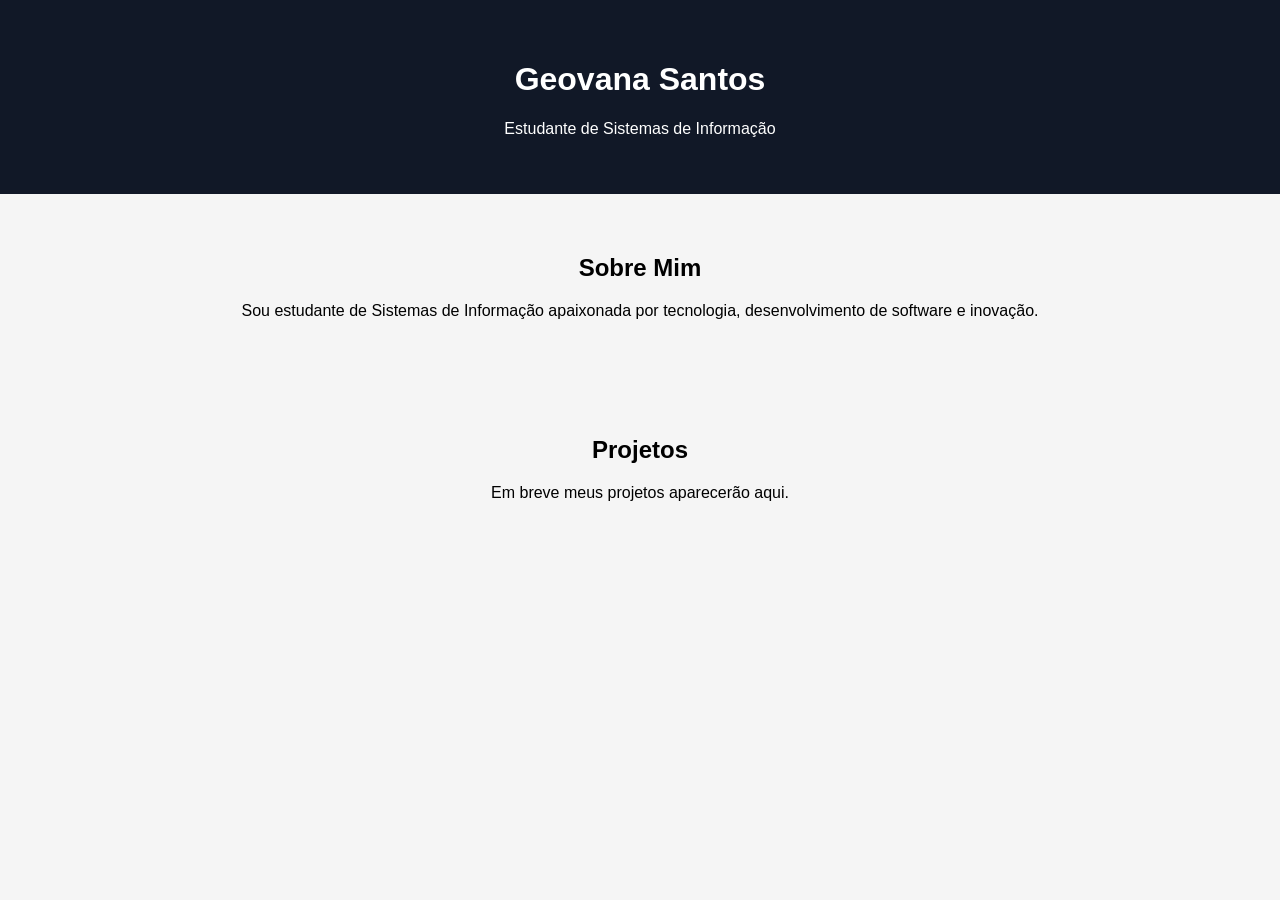
==== index.html @ 6d4ff6e5 "Primeira versão do meu portfólio" ====
<!DOCTYPE html>
<html lang="pt-br">
<head>
  <meta charset="UTF-8">
  <title>Geovana Santos | Portfólio</title>
  <link rel="stylesheet" href="style.css">
</head>
<body>

  <header>
    <h1>Geovana Santos</h1>
    <p>Estudante de Sistemas de Informação</p>
  </header>

  <section>
    <h2>Sobre Mim</h2>
    <p>
      Sou estudante de Sistemas de Informação apaixonada por tecnologia,
      desenvolvimento de software e inovação.
    </p>
  </section>

  <section>
    <h2>Projetos</h2>
    <p>Em breve meus projetos aparecerão aqui.</p>
  </section>

</body>
</html>
---- style.css ----
body {
  font-family: Arial, sans-serif;
  text-align: center;
  margin: 0;
  padding: 0;
  background-color: #f5f5f5;
}

header {
  background-color: #111827;
  color: white;
  padding: 40px;
}

section {
  padding: 40px;
}
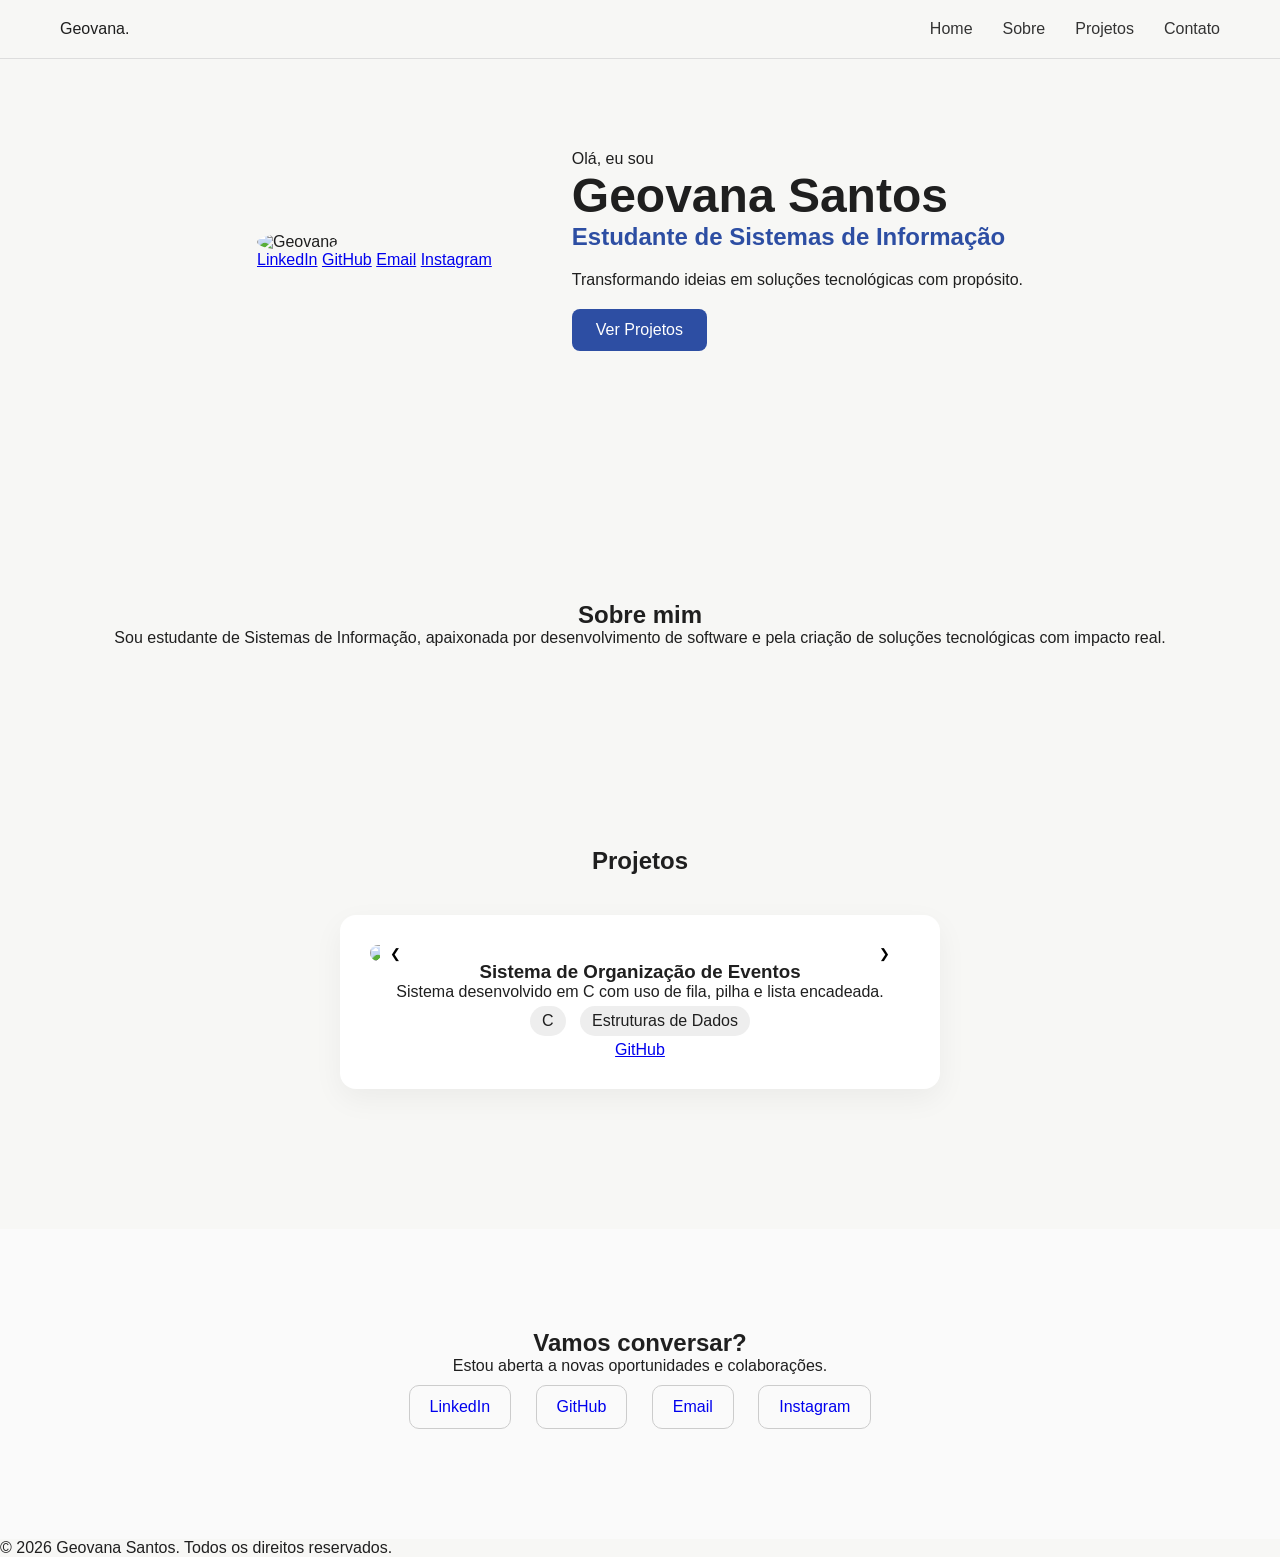
==== commit 4d8a3dbb: "Nova versão do portfólio" ====
--- a/index.html
+++ b/index.html
@@ -2,28 +2,94 @@
 <html lang="pt-br">
 <head>
   <meta charset="UTF-8">
+  <meta name="viewport" content="width=device-width, initial-scale=1.0">
   <title>Geovana Santos | Portfólio</title>
   <link rel="stylesheet" href="style.css">
+  <script defer src="script.js"></script>
 </head>
 <body>
 
-  <header>
-    <h1>Geovana Santos</h1>
-    <p>Estudante de Sistemas de Informação</p>
-  </header>
+  <!-- NAVBAR -->
+  <nav class="navbar">
+    <div class="logo">Geovana.</div>
+    <ul>
+      <li><a href="#home">Home</a></li>
+      <li><a href="#sobre">Sobre</a></li>
+      <li><a href="#projetos">Projetos</a></li>
+      <li><a href="#contato">Contato</a></li>
+    </ul>
+  </nav>
 
-  <section>
-    <h2>Sobre Mim</h2>
+  <!-- HERO -->
+  <section id="home" class="hero">
+    <div class="hero-left">
+      <img src="sua-foto.jpg" alt="Geovana" class="profile-img">
+      <div class="social-icons">
+        <a href="#" target="_blank">LinkedIn</a>
+        <a href="#" target="_blank">GitHub</a>
+        <a href="#">Email</a>
+        <a href="#" target="_blank">Instagram</a>
+      </div>
+    </div>
+
+    <div class="hero-right">
+      <p class="intro">Olá, eu sou</p>
+      <h1>Geovana Santos</h1>
+      <h2>Estudante de Sistemas de Informação</h2>
+      <p class="subtitle">
+        Transformando ideias em soluções tecnológicas com propósito.
+      </p>
+      <a href="#projetos" class="btn-primary">Ver Projetos</a>
+    </div>
+  </section>
+
+  <!-- SOBRE -->
+  <section id="sobre" class="section">
+    <h2>Sobre mim</h2>
     <p>
-      Sou estudante de Sistemas de Informação apaixonada por tecnologia,
-      desenvolvimento de software e inovação.
+      Sou estudante de Sistemas de Informação, apaixonada por desenvolvimento de software e pela criação de soluções tecnológicas com impacto real.
     </p>
   </section>
 
-  <section>
+  <!-- PROJETOS -->
+  <section id="projetos" class="section">
     <h2>Projetos</h2>
-    <p>Em breve meus projetos aparecerão aqui.</p>
+
+    <div class="project-card">
+      <div class="carousel">
+        <img src="img1.jpg" class="active">
+        <img src="img2.jpg">
+        <button class="prev">&#10094;</button>
+        <button class="next">&#10095;</button>
+      </div>
+      <h3>Sistema de Organização de Eventos</h3>
+      <p>Sistema desenvolvido em C com uso de fila, pilha e lista encadeada.</p>
+      <div class="tags">
+        <span>C</span>
+        <span>Estruturas de Dados</span>
+      </div>
+      <div class="project-buttons">
+        <a href="#" target="_blank" class="btn-outline">GitHub</a>
+      </div>
+    </div>
+
   </section>
+
+  <!-- CONTATO -->
+  <section id="contato" class="section contato">
+    <h2>Vamos conversar?</h2>
+    <p>Estou aberta a novas oportunidades e colaborações.</p>
+    <div class="contact-buttons">
+      <a href="#" target="_blank">LinkedIn</a>
+      <a href="#" target="_blank">GitHub</a>
+      <a href="#">Email</a>
+      <a href="#" target="_blank">Instagram</a>
+    </div>
+  </section>
+
+  <footer>
+    © 2026 Geovana Santos. Todos os direitos reservados.
+  </footer>
 
 </body>
 </html>
--- a/style.css
+++ b/style.css
@@ -1,17 +1,126 @@
-body {
-  font-family: Arial, sans-serif;
-  text-align: center;
+* {
   margin: 0;
   padding: 0;
-  background-color: #f5f5f5;
+  box-sizing: border-box;
+  font-family: "Segoe UI", sans-serif;
 }
 
-header {
-  background-color: #111827;
-  color: white;
-  padding: 40px;
+body {
+  background-color: #f7f7f5;
+  color: #1f1f1f;
 }
 
-section {
-  padding: 40px;
+.navbar {
+  display: flex;
+  justify-content: space-between;
+  padding: 20px 60px;
+  position: fixed;
+  width: 100%;
+  background: #f7f7f5;
+  border-bottom: 1px solid #ddd;
+}
+
+.navbar ul {
+  display: flex;
+  list-style: none;
+  gap: 30px;
+}
+
+.navbar a {
+  text-decoration: none;
+  color: #333;
+}
+
+.hero {
+  display: flex;
+  justify-content: center;
+  align-items: center;
+  gap: 80px;
+  padding: 150px 60px;
+}
+
+.profile-img {
+  width: 250px;
+  border-radius: 50%;
+}
+
+.hero-right h1 {
+  font-size: 48px;
+}
+
+.hero-right h2 {
+  color: #2d4ea3;
+  margin-bottom: 20px;
+}
+
+.btn-primary {
+  display: inline-block;
+  padding: 12px 24px;
+  background: #2d4ea3;
+  color: white;
+  text-decoration: none;
+  border-radius: 8px;
+  margin-top: 20px;
+}
+
+.section {
+  padding: 100px 60px;
+  text-align: center;
+}
+
+.project-card {
+  max-width: 600px;
+  margin: 40px auto;
+  background: white;
+  padding: 30px;
+  border-radius: 16px;
+  box-shadow: 0 10px 30px rgba(0,0,0,0.05);
+}
+
+.carousel {
+  position: relative;
+}
+
+.carousel img {
+  width: 100%;
+  display: none;
+  border-radius: 12px;
+}
+
+.carousel img.active {
+  display: block;
+}
+
+.carousel button {
+  position: absolute;
+  top: 50%;
+  transform: translateY(-50%);
+  background: white;
+  border: none;
+  padding: 10px;
+  cursor: pointer;
+}
+
+.prev { left: 10px; }
+.next { right: 10px; }
+
+.tags span {
+  background: #eee;
+  padding: 6px 12px;
+  border-radius: 20px;
+  margin: 5px;
+  display: inline-block;
+}
+
+.contato {
+  background: #fafafa;
+}
+
+.contact-buttons a {
+  margin: 10px;
+  padding: 12px 20px;
+  border: 1px solid #ccc;
+  text-decoration: none;
+  border-radius: 10px;
+  display: inline-block;
 }
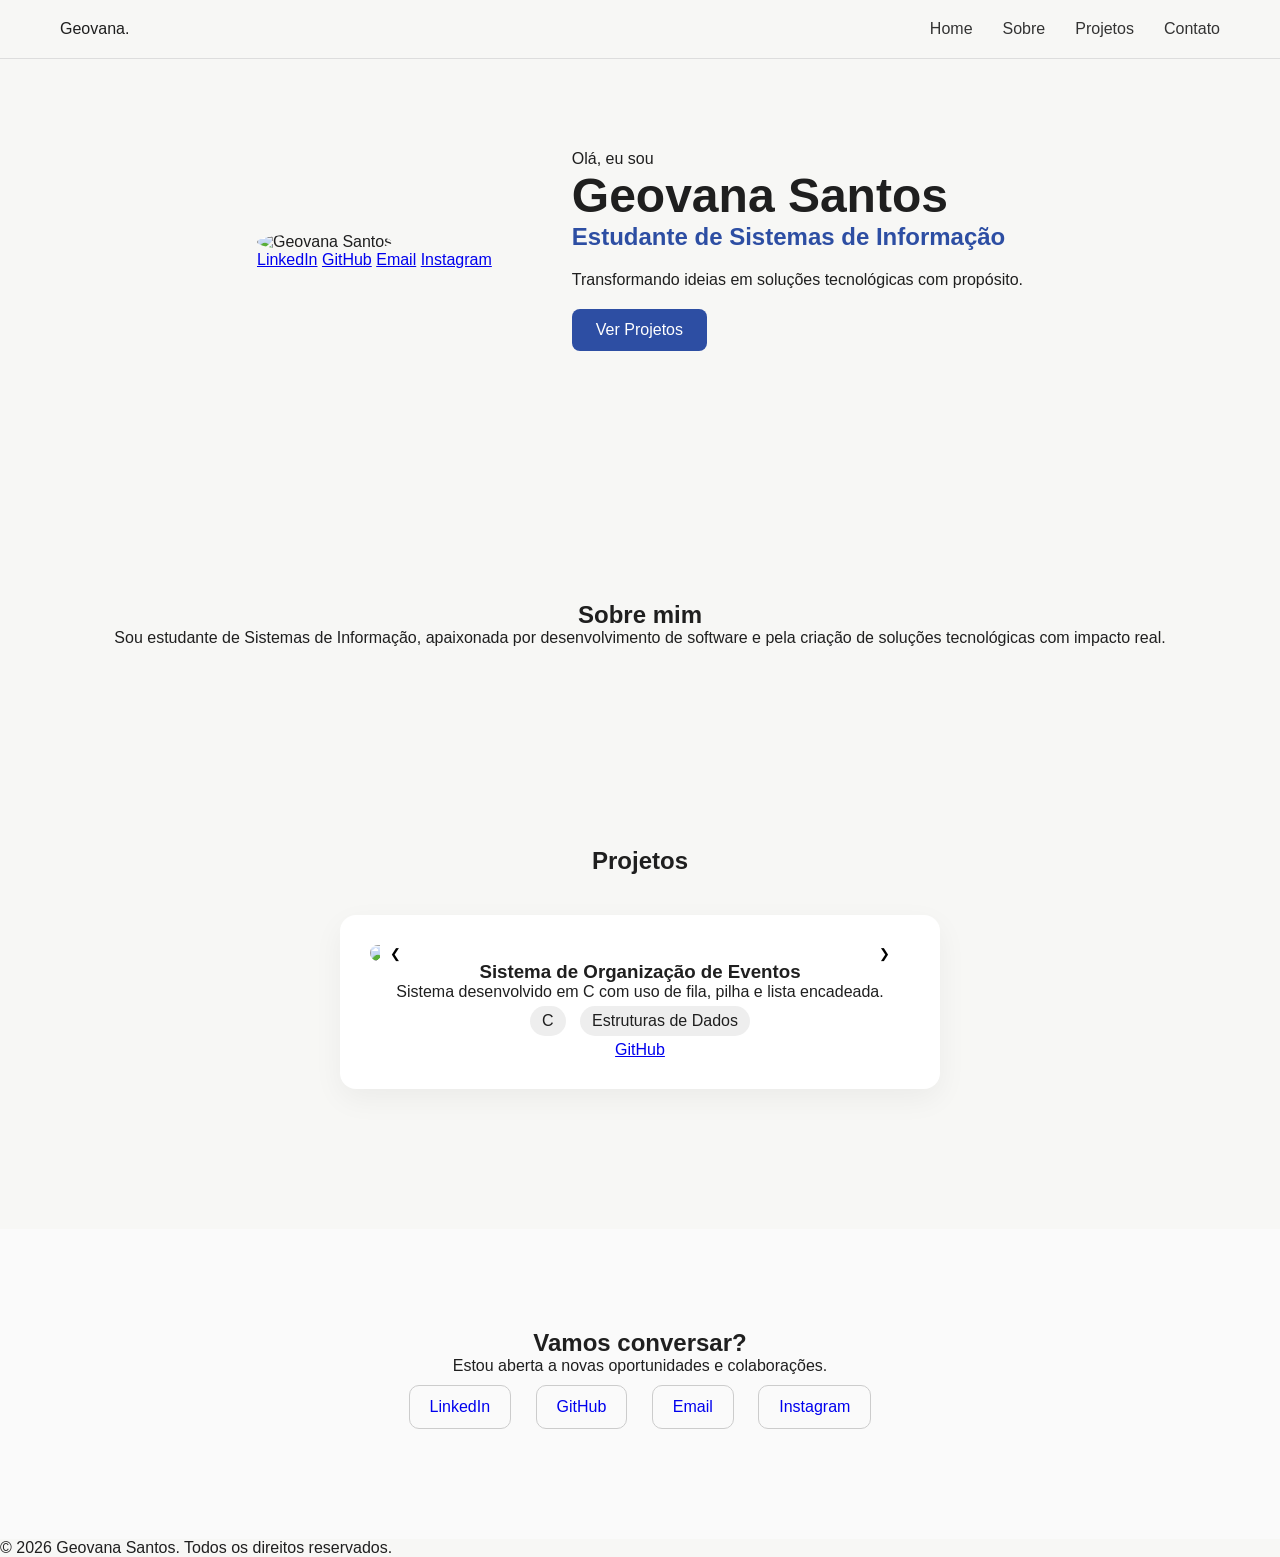
==== commit 6bea03fc: "adicionando foto" ====
--- a/index.html
+++ b/index.html
@@ -23,7 +23,7 @@
   <!-- HERO -->
   <section id="home" class="hero">
     <div class="hero-left">
-      <img src="sua-foto.jpg" alt="Geovana" class="profile-img">
+      <img src="foto.jpg" alt="Geovana Santos" class="profile-img">
       <div class="social-icons">
         <a href="#" target="_blank">LinkedIn</a>
         <a href="#" target="_blank">GitHub</a>
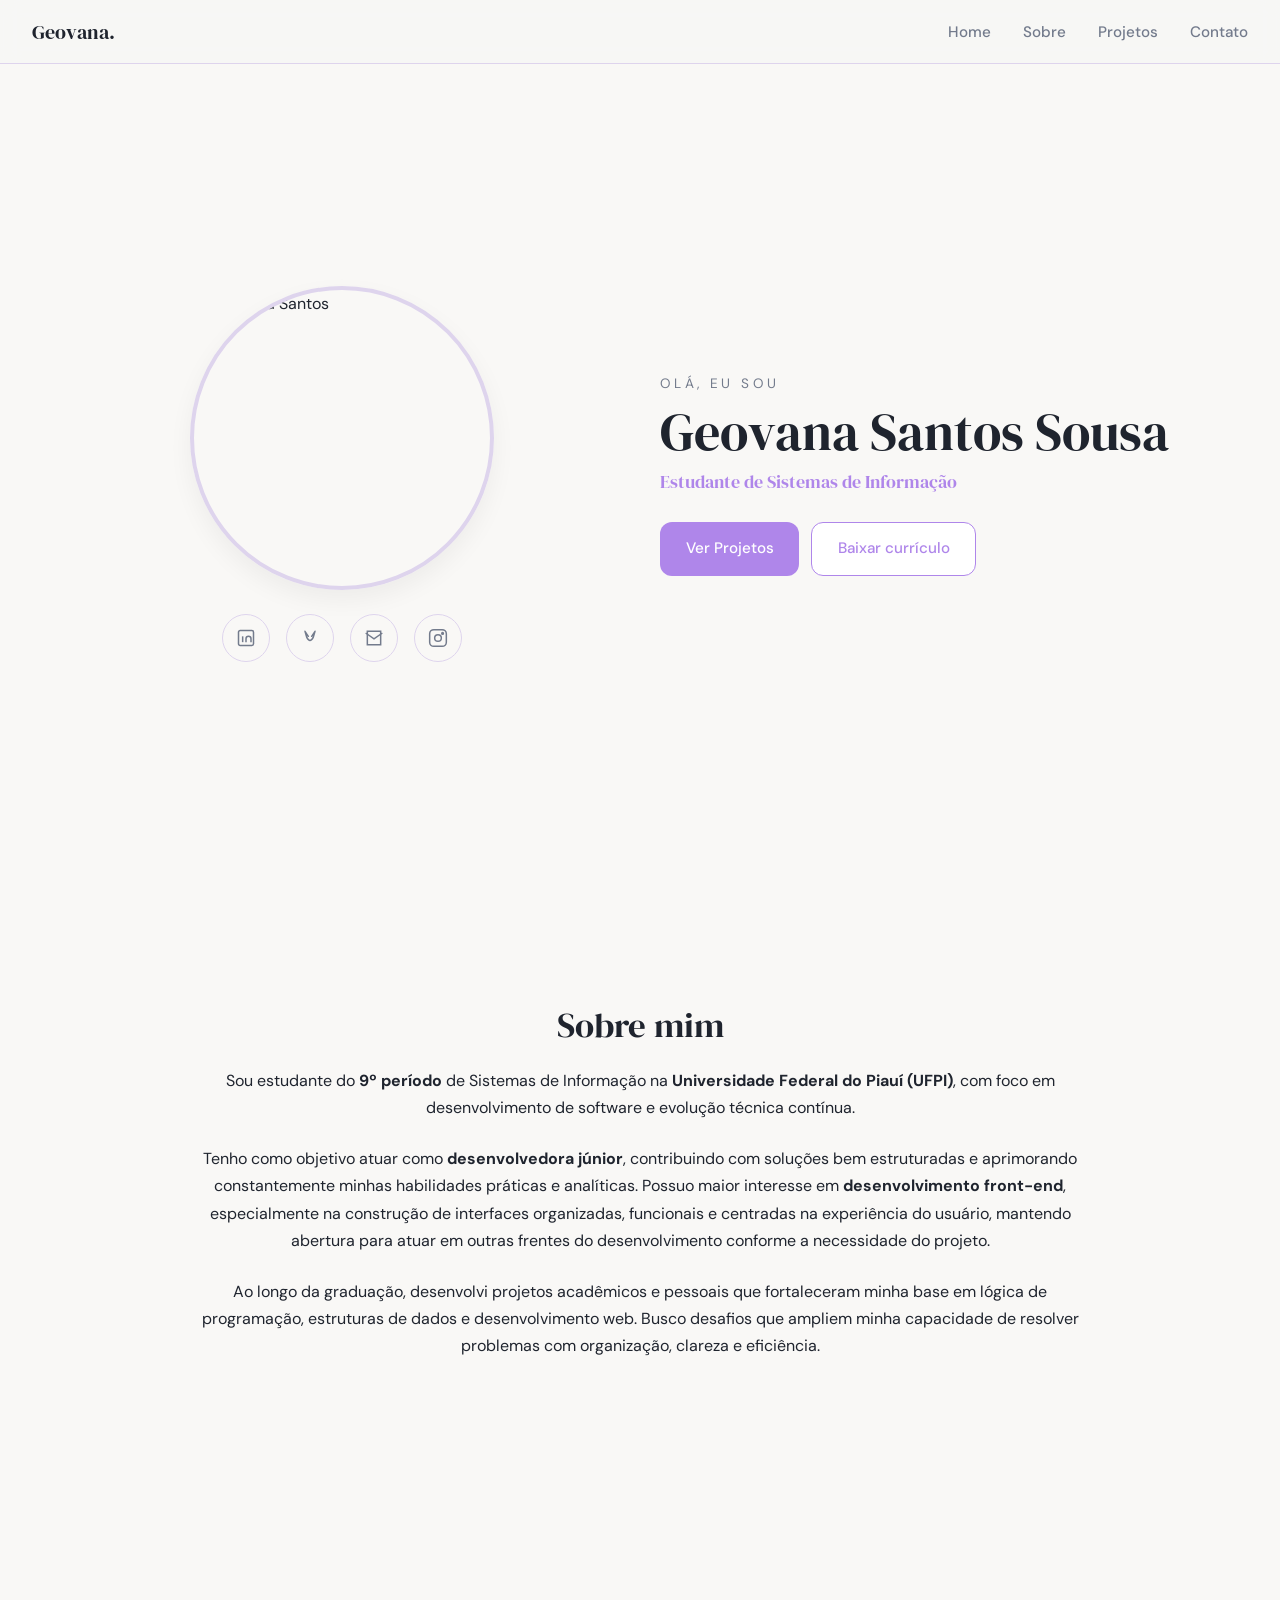
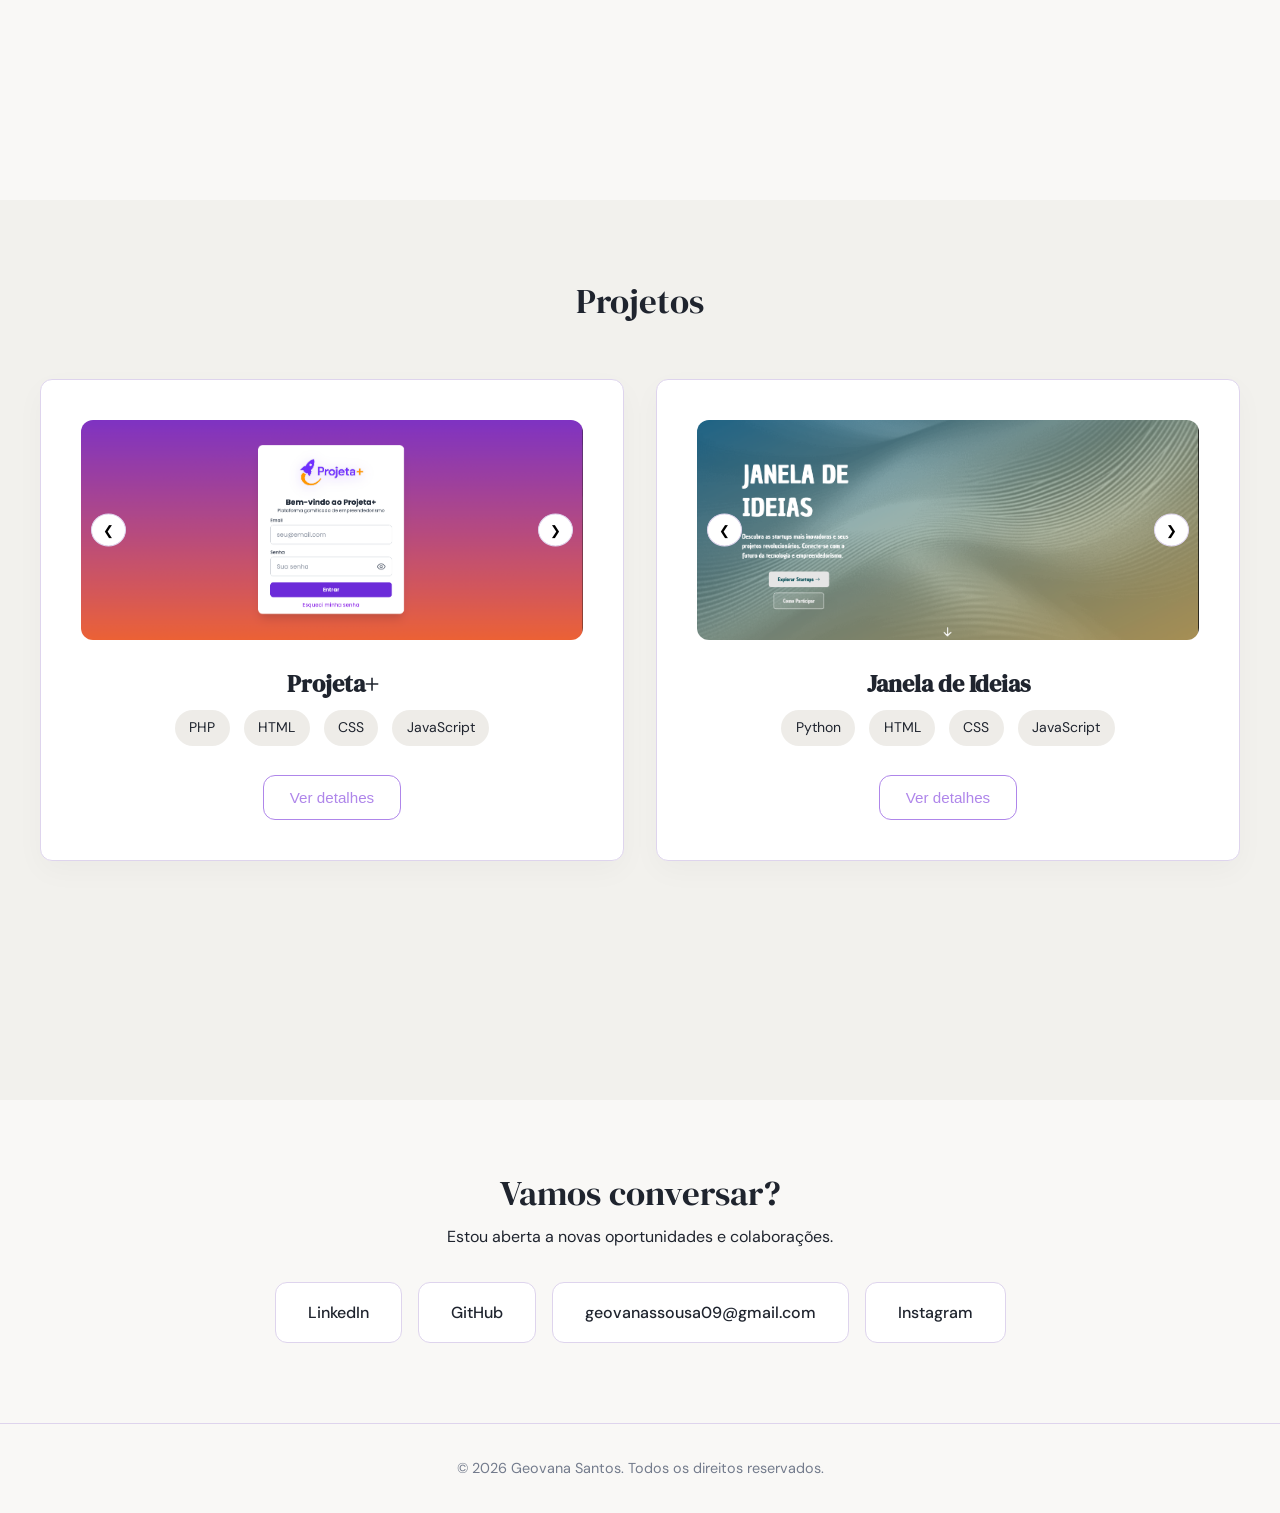
==== commit 1fba3bf0: "enviando o portfolio" ====
--- a/index.html
+++ b/index.html
@@ -4,6 +4,10 @@
   <meta charset="UTF-8">
   <meta name="viewport" content="width=device-width, initial-scale=1.0">
   <title>Geovana Santos | Portfólio</title>
+
+  <!-- Google Fonts -->
+  <link href="https://fonts.googleapis.com/css2?family=DM+Sans:wght@300;400;500;600;700&family=DM+Serif+Display&display=swap" rel="stylesheet">
+
   <link rel="stylesheet" href="style.css">
   <script defer src="script.js"></script>
 </head>
@@ -22,24 +26,49 @@
 
   <!-- HERO -->
   <section id="home" class="hero">
-    <div class="hero-left">
+    <div class="hero-left animate-slide-in-left">
       <img src="foto.jpg" alt="Geovana Santos" class="profile-img">
-      <div class="social-icons">
-        <a href="#" target="_blank">LinkedIn</a>
-        <a href="#" target="_blank">GitHub</a>
-        <a href="#">Email</a>
-        <a href="#" target="_blank">Instagram</a>
+      <div class="social-icons animate-fade-in">
+        <a href="https://www.linkedin.com/in/geovana-santos-sousa-30b496345" target="_blank" class="social-circle" title="LinkedIn">
+          <svg viewBox="0 0 24 24" fill="none" stroke="currentColor" stroke-width="1.8">
+            <rect x="3" y="3" width="18" height="18" rx="2"/>
+            <path d="M8 17V10"/>
+            <path d="M8 7V7.01"/>
+            <path d="M12 17v-4a3 3 0 0 1 6 0v4"/>
+          </svg>
+        </a>
+
+        <a href="https://github.com/geovanassousa" target="_blank" class="social-circle" title="GitHub">
+          <svg viewBox="0 0 24 24" fill="none" stroke="currentColor" stroke-width="1.8" stroke-linecap="round" stroke-linejoin="round">
+            <path d="M8 11L6 4l4 6M16 11l2-7-4 6M8 11q4 8 8 0"/>
+          </svg>
+        </a>
+
+        <a href="mailto:geovanassousa09@gmail.com" class="social-circle" title="Email">
+          <svg viewBox="0 0 24 24" fill="none" stroke="currentColor" stroke-width="1.8">
+            <path d="M4 4h16v16H4z"/>
+            <path d="M22 6l-10 7L2 6"/>
+          </svg>
+        </a>
+
+        <a href="https://www.instagram.com/geovanassousa_/" target="_blank" class="social-circle" title="Instagram">
+          <svg viewBox="0 0 24 24" fill="none" stroke="currentColor" stroke-width="1.8">
+            <rect x="2" y="2" width="20" height="20" rx="5"/>
+            <circle cx="12" cy="12" r="4"/>
+            <circle cx="17.5" cy="6.5" r="1"/>
+          </svg>
+        </a>
       </div>
     </div>
 
-    <div class="hero-right">
+    <div class="hero-right animate-slide-in-right">
       <p class="intro">Olá, eu sou</p>
-      <h1>Geovana Santos</h1>
+      <h1>Geovana Santos Sousa</h1>
       <h2>Estudante de Sistemas de Informação</h2>
-      <p class="subtitle">
-        Transformando ideias em soluções tecnológicas com propósito.
-      </p>
-      <a href="#projetos" class="btn-primary">Ver Projetos</a>
+      <div class="hero-buttons">
+        <a href="#projetos" class="btn-primary">Ver Projetos</a>
+        <a href="curriculo.pdf" class="btn-outline" target="_blank">Baixar currículo</a>
+      </div>
     </div>
   </section>
 
@@ -47,7 +76,14 @@
   <section id="sobre" class="section">
     <h2>Sobre mim</h2>
     <p>
-      Sou estudante de Sistemas de Informação, apaixonada por desenvolvimento de software e pela criação de soluções tecnológicas com impacto real.
+      Sou estudante do <strong>9º período</strong> de Sistemas de Informação na
+      <strong>Universidade Federal do Piauí (UFPI)</strong>, com foco em desenvolvimento de software e evolução técnica contínua.
+    </p>
+    <p>
+      Tenho como objetivo atuar como <strong>desenvolvedora júnior</strong>, contribuindo com soluções bem estruturadas e aprimorando constantemente minhas habilidades práticas e analíticas. Possuo maior interesse em <strong>desenvolvimento front-end</strong>, especialmente na construção de interfaces organizadas, funcionais e centradas na experiência do usuário, mantendo abertura para atuar em outras frentes do desenvolvimento conforme a necessidade do projeto.
+    </p>
+    <p>
+      Ao longo da graduação, desenvolvi projetos acadêmicos e pessoais que fortaleceram minha base em lógica de programação, estruturas de dados e desenvolvimento web. Busco desafios que ampliem minha capacidade de resolver problemas com organização, clareza e eficiência.
     </p>
   </section>
 
@@ -55,35 +91,103 @@
   <section id="projetos" class="section">
     <h2>Projetos</h2>
 
-    <div class="project-card">
-      <div class="carousel">
-        <img src="img1.jpg" class="active">
-        <img src="img2.jpg">
-        <button class="prev">&#10094;</button>
-        <button class="next">&#10095;</button>
+    <div class="projects-grid">
+      <div class="project-card animate-fade-in-up"
+           data-title="Projeta+"
+           data-description="Plataforma web gamificada desenvolvida como projeto de TCC, voltada ao ensino de empreendedorismo. Possui perfis de professor, aluno e administrador, com sistema de missões, níveis e acompanhamento de desempenho."
+           data-tech="PHP, HTML, CSS, JavaScript"
+           data-github="https://github.com/geovanassousa"
+           data-demo="http://projetamais.com">
+        <div class="carousel">
+          <img src="projeta-1.jpg" class="active">
+          <img src="projeta-2.jpg">
+          <img src="projeta-3.jpg">
+          <img src="projeta-4.jpg">
+          <img src="projeta-5.jpg">
+          <button class="prev">&#10094;</button>
+          <button class="next">&#10095;</button>
+        </div>
+        <h3>Projeta+</h3>
+        <div class="tags">
+          <span>PHP</span>
+          <span>HTML</span>
+          <span>CSS</span>
+          <span>JavaScript</span>
+        </div>
+        <div class="project-buttons">
+          <button type="button" class="btn-outline project-details-btn">Ver detalhes</button>
+        </div>
       </div>
-      <h3>Sistema de Organização de Eventos</h3>
-      <p>Sistema desenvolvido em C com uso de fila, pilha e lista encadeada.</p>
-      <div class="tags">
-        <span>C</span>
-        <span>Estruturas de Dados</span>
-      </div>
-      <div class="project-buttons">
-        <a href="#" target="_blank" class="btn-outline">GitHub</a>
+
+      <div class="project-card animate-fade-in-up"
+           data-title="Janela de Ideias"
+           data-description="Plataforma web voltada à divulgação de startups vinculadas à UFPI, conectando iniciativas acadêmicas a oportunidades externas."
+           data-tech="Python, HTML, CSS, JavaScript"
+           data-github="https://github.com/geovanassousa"
+           data-demo="https://inovaufpi.ufpi.br/janeladeideias">
+        <div class="carousel">
+          <img src="janela-1.jpg" class="active">
+          <img src="janela-2.jpg">
+          <button class="prev">&#10094;</button>
+          <button class="next">&#10095;</button>
+        </div>
+        <h3>Janela de Ideias</h3>
+        <div class="tags">
+          <span>Python</span>
+          <span>HTML</span>
+          <span>CSS</span>
+          <span>JavaScript</span>
+        </div>
+        <div class="project-buttons">
+          <button type="button" class="btn-outline project-details-btn">Ver detalhes</button>
+        </div>
       </div>
     </div>
 
   </section>
 
+  <div class="project-modal-backdrop" id="project-modal">
+    <div class="project-modal">
+      <div class="project-modal-header">
+        <h3 class="project-modal-title" id="project-modal-title"></h3>
+        <button class="project-modal-close" id="project-modal-close" aria-label="Fechar detalhamento">✕</button>
+      </div>
+      <div class="project-modal-body">
+        <div class="project-modal-carousel">
+          <button class="prev modal-prev">&#10094;</button>
+          <img id="project-modal-image" src="" alt="Imagem do projeto">
+          <button class="next modal-next">&#10095;</button>
+        </div>
+        <p id="project-modal-description"></p>
+        <div class="project-modal-tech" id="project-modal-tech"></div>
+        <div class="project-modal-actions">
+          <a href="#" target="_blank" class="btn-outline" id="project-modal-github">GitHub</a>
+          <a href="#" target="_blank" class="btn-primary" id="project-modal-demo">Ver projeto online</a>
+        </div>
+      </div>
+    </div>
+  </div>
+
   <!-- CONTATO -->
-  <section id="contato" class="section contato">
+  <section id="contato" class="section contato animate-fade-in-up">
     <h2>Vamos conversar?</h2>
     <p>Estou aberta a novas oportunidades e colaborações.</p>
     <div class="contact-buttons">
-      <a href="#" target="_blank">LinkedIn</a>
-      <a href="#" target="_blank">GitHub</a>
-      <a href="#">Email</a>
-      <a href="#" target="_blank">Instagram</a>
+      <a href="https://www.linkedin.com/in/geovana-santos-sousa-30b496345" target="_blank" class="contact-btn">
+        <span>LinkedIn</span>
+      </a>
+
+      <a href="https://github.com/geovanassousa" target="_blank" class="contact-btn">
+        <span>GitHub</span>
+      </a>
+
+      <a href="mailto:geovanassousa09@gmail.com" class="contact-btn">
+        <span>geovanassousa09@gmail.com</span>
+      </a>
+
+      <a href="https://www.instagram.com/geovanassousa_/" target="_blank" class="contact-btn">
+        <span>Instagram</span>
+      </a>
     </div>
   </section>
 
--- a/style.css
+++ b/style.css
@@ -1,90 +1,304 @@
+:root {
+  --background: hsl(40, 20%, 97%);
+  --foreground: hsl(220, 20%, 15%);
+  --primary: hsl(265, 70%, 72%);
+  --primary-foreground: hsl(265, 40%, 25%);
+  --muted-foreground: hsl(220, 10%, 50%);
+  --secondary: hsl(40, 15%, 92%);
+  --border: hsl(265, 40%, 88%);
+}
+
+html {
+  scroll-behavior: smooth;
+}
+
 * {
   margin: 0;
   padding: 0;
   box-sizing: border-box;
-  font-family: "Segoe UI", sans-serif;
 }
 
 body {
-  background-color: #f7f7f5;
-  color: #1f1f1f;
-}
-
+  background: var(--background);
+  color: var(--foreground);
+  font-family: 'DM Sans', sans-serif;
+  line-height: 1.7;
+}
+
+/* TITULOS */
+h1, h2, h3, h4 {
+  font-family: 'DM Serif Display', serif;
+}
+
+h1 {
+  font-size: clamp(2.25rem, 4.2vw, 3.25rem);
+  line-height: 1.1;
+  font-weight: 400;
+}
+
+h2 {
+  font-size: clamp(1.9rem, 2.7vw, 2.25rem);
+}
+
+h3 {
+  font-size: 1.5rem;
+}
+
+p {
+  font-size: 1rem;
+}
+
+/* NAVBAR */
 .navbar {
+  position: fixed;
+  top: 0;
+  width: 100%;
+  height: 4rem;
+  background: rgba(247, 247, 245, 0.9);
+  backdrop-filter: blur(10px);
+  border-bottom: 1px solid var(--border);
   display: flex;
   justify-content: space-between;
-  padding: 20px 60px;
-  position: fixed;
-  width: 100%;
-  background: #f7f7f5;
-  border-bottom: 1px solid #ddd;
+  align-items: center;
+  padding: 0 2rem;
+  z-index: 1000;
+}
+
+.logo {
+  font-family: 'DM Serif Display', serif;
+  font-weight: 400;
+  letter-spacing: 0;
+  font-size: 1.25rem;
 }
 
 .navbar ul {
   display: flex;
   list-style: none;
-  gap: 30px;
+  gap: 2rem;
 }
 
 .navbar a {
   text-decoration: none;
-  color: #333;
-}
-
+  color: var(--muted-foreground);
+  font-weight: 500;
+  font-size: 0.95rem;
+  transition: color 0.2s ease;
+}
+
+.navbar a:hover {
+  color: var(--primary);
+}
+
+/* HERO */
 .hero {
-  display: flex;
+  max-width: 1200px;
+  margin: 0 auto;
+  padding: 9rem 1.5rem 6rem 1.5rem;
+  display: grid;
+  grid-template-columns: 1fr 1fr;
+  align-items: center;
+  gap: 2.5rem;
+  min-height: 100vh;
+}
+
+.hero-left {
+  display: flex;
+  flex-direction: column;
+  align-items: center;
+}
+
+.profile-img {
+  width: 19rem;
+  height: 19rem;
+  border-radius: 50%;
+  object-fit: cover;
+  border: 4px solid var(--border);
+  box-shadow: 0 10px 25px rgba(0,0,0,0.05);
+}
+
+.intro {
+  text-transform: uppercase;
+  letter-spacing: 0.25em;
+  color: var(--muted-foreground);
+  font-size: 0.85rem;
+  margin-bottom: 0.5rem;
+}
+
+.hero-right h1 {
+  margin: 0.5rem 0;
+}
+
+.hero-right h2 {
+  color: var(--primary);
+  font-size: 1.1rem;
+  font-weight: 400;
+  margin-bottom: 1rem;
+}
+
+.subtitle {
+  color: var(--muted-foreground);
+  max-width: 500px;
+  font-size: 1.1rem;
+}
+
+.social-icons {
+  display: flex;
+  gap: 1rem;
+  margin-top: 1.5rem;
+}
+
+.social-circle {
+  width: 48px;
+  height: 48px;
+  border: 1px solid var(--border);
+  border-radius: 50%;
+  display: flex;
+  align-items: center;
   justify-content: center;
-  align-items: center;
-  gap: 80px;
-  padding: 150px 60px;
-}
-
-.profile-img {
-  width: 250px;
-  border-radius: 50%;
-}
-
-.hero-right h1 {
-  font-size: 48px;
-}
-
-.hero-right h2 {
-  color: #2d4ea3;
-  margin-bottom: 20px;
+  color: var(--muted-foreground);
+  transition: 0.3s;
+}
+
+.social-circle svg {
+  width: 20px;
+  height: 20px;
+}
+
+.social-circle:hover {
+  background: var(--primary);
+  color: white;
+  transform: translateY(-2px);
+}
+
+/* BOTÕES */
+.btn-primary,
+.btn-outline {
+  display: inline-flex;
+  align-items: center;
+  justify-content: center;
+  padding: 0.8rem 1.6rem;
+  border-radius: 0.75rem;
+  text-decoration: none;
+  font-weight: 500;
+  font-size: 0.95rem;
+  transition: 0.3s ease;
 }
 
 .btn-primary {
-  display: inline-block;
-  padding: 12px 24px;
-  background: #2d4ea3;
-  color: white;
-  text-decoration: none;
-  border-radius: 8px;
-  margin-top: 20px;
-}
-
+  background: var(--primary);
+  color: #ffffff;
+  border: none;
+}
+
+.btn-primary:hover {
+  transform: translateY(-2px);
+  box-shadow: 0 8px 20px rgba(0,0,0,0.08);
+}
+
+.hero-buttons {
+  margin-top: 1.5rem;
+  display: flex;
+  gap: 0.75rem;
+  flex-wrap: wrap;
+}
+
+.hero-buttons a {
+  /* herdam tamanho dos botões */
+}
+
+.btn-outline {
+  border: 1px solid var(--primary);
+  color: var(--primary);
+  background: #ffffff;
+}
+
+.btn-outline:hover {
+  background: var(--primary);
+  color: #ffffff;
+  transform: translateY(-2px);
+  box-shadow: 0 8px 20px rgba(0,0,0,0.04);
+}
+
+/* SECTIONS */
 .section {
-  padding: 100px 60px;
+  max-width: 1200px;
+  margin: 0 auto;
+  padding: 6rem 1.5rem;
   text-align: center;
-}
-
+  min-height: 100vh;
+}
+
+.hero,
+.section {
+  scroll-margin-top: 4rem;
+}
+
+.contato {
+  min-height: auto;
+  padding: 4rem 1.5rem 5rem 1.5rem;
+}
+
+.section h2 {
+  font-weight: 400;
+}
+
+#projetos {
+  background: hsl(40, 18%, 94%);
+  max-width: 100%;
+  margin: 0;
+  padding: 5rem 1.5rem 6rem 1.5rem;
+}
+
+#projetos h2 {
+  margin-top: -0.5rem;
+}
+
+.projects-grid {
+  max-width: 1200px;
+  margin: 3rem auto 0 auto;
+  display: grid;
+  gap: 2rem;
+  grid-template-columns: repeat(auto-fit, minmax(280px, 1fr));
+}
+
+#sobre p {
+  max-width: 900px;
+  margin: 0.75rem auto;
+}
+
+#sobre p + p {
+  margin-top: 1.5rem;
+}
+
+/* PROJETOS */
 .project-card {
-  max-width: 600px;
-  margin: 40px auto;
+  max-width: 100%;
+  margin: 0;
   background: white;
-  padding: 30px;
-  border-radius: 16px;
-  box-shadow: 0 10px 30px rgba(0,0,0,0.05);
+  padding: 2.5rem;
+  border-radius: 0.75rem;
+  border: 1px solid var(--border);
+  box-shadow: 0 10px 30px rgba(0,0,0,0.03);
+  transition: transform 0.3s ease, box-shadow 0.3s ease;
+}
+
+.project-card:hover {
+  transform: translateY(-6px);
+  box-shadow: 0 20px 40px rgba(0,0,0,0.06);
 }
 
 .carousel {
   position: relative;
+  margin-bottom: 1.5rem;
+  overflow: hidden;
 }
 
 .carousel img {
   width: 100%;
   display: none;
-  border-radius: 12px;
+  height: 220px;
+  object-fit: cover;
+  border-radius: 0.75rem;
 }
 
 .carousel img.active {
@@ -96,31 +310,285 @@
   top: 50%;
   transform: translateY(-50%);
   background: white;
-  border: none;
-  padding: 10px;
+  border: 1px solid var(--border);
+  padding: 0.5rem 0.7rem;
   cursor: pointer;
+  border-radius: 50%;
+  transition: 0.2s;
+}
+
+.carousel button:hover {
+  background: var(--primary);
+  color: white;
 }
 
 .prev { left: 10px; }
 .next { right: 10px; }
 
 .tags span {
-  background: #eee;
-  padding: 6px 12px;
-  border-radius: 20px;
+  background: var(--secondary);
+  padding: 0.4rem 0.9rem;
+  border-radius: 999px;
   margin: 5px;
   display: inline-block;
-}
-
+  font-size: 0.875rem;
+}
+
+.project-buttons {
+  margin-top: 1.5rem;
+  display: flex;
+  gap: 0.75rem;
+  justify-content: center;
+  flex-wrap: wrap;
+}
+
+/* MODAL DE PROJETO */
+.project-modal-backdrop {
+  position: fixed;
+  inset: 0;
+  background: rgba(15, 23, 42, 0.35);
+  backdrop-filter: blur(6px);
+  display: flex;
+  align-items: center;
+  justify-content: center;
+  opacity: 0;
+  pointer-events: none;
+  transition: opacity 0.25s ease;
+  z-index: 2000;
+}
+
+.project-modal-backdrop.open {
+  opacity: 1;
+  pointer-events: auto;
+}
+
+.project-modal {
+  background: #ffffff;
+  width: 90%;
+  max-width: 800px;
+  border-radius: 0.9rem;
+  padding: 2rem 2.25rem;
+  box-shadow: 0 24px 80px rgba(15, 23, 42, 0.18);
+  transform: translateY(12px) scale(0.97);
+  transition: transform 0.25s ease;
+}
+
+.project-modal-backdrop.open .project-modal {
+  transform: translateY(0) scale(1);
+}
+
+.project-modal-header {
+  display: flex;
+  justify-content: space-between;
+  align-items: flex-start;
+  gap: 1rem;
+  margin-bottom: 1rem;
+}
+
+.project-modal-title {
+  font-size: 1.5rem;
+}
+
+.project-modal-close {
+  background: transparent;
+  border: none;
+  font-size: 1.2rem;
+  cursor: pointer;
+  color: var(--muted-foreground);
+}
+
+.project-modal-body {
+  text-align: left;
+  color: var(--muted-foreground);
+  font-size: 0.95rem;
+}
+
+.project-modal-carousel {
+  position: relative;
+  margin-bottom: 1.5rem;
+}
+
+.project-modal-carousel img {
+  width: 100%;
+  max-height: 340px;
+  border-radius: 0.9rem;
+  object-fit: cover;
+  display: block;
+}
+
+.project-modal-carousel .modal-prev,
+.project-modal-carousel .modal-next {
+  position: absolute;
+  top: 50%;
+  transform: translateY(-50%);
+  background: #ffffff;
+  border: 1px solid var(--border);
+  border-radius: 999px;
+  width: 32px;
+  height: 32px;
+  display: flex;
+  align-items: center;
+  justify-content: center;
+  cursor: pointer;
+  transition: 0.2s;
+}
+
+.project-modal-carousel .modal-prev {
+  left: 0.75rem;
+}
+
+.project-modal-carousel .modal-next {
+  right: 0.75rem;
+}
+
+.project-modal-carousel .modal-prev:hover,
+.project-modal-carousel .modal-next:hover {
+  background: var(--primary);
+  color: #ffffff;
+}
+
+.project-modal-tech {
+  margin: 1rem 0;
+}
+
+.project-modal-tech span {
+  background: var(--secondary);
+  padding: 0.35rem 0.8rem;
+  border-radius: 999px;
+  font-size: 0.8rem;
+  margin: 0.2rem;
+  display: inline-block;
+}
+
+.project-modal-gallery {
+  margin: 1.5rem 0;
+  display: grid;
+  gap: 0.75rem;
+  grid-template-columns: repeat(auto-fit, minmax(160px, 1fr));
+}
+
+.project-modal-gallery img {
+  width: 100%;
+  border-radius: 0.75rem;
+}
+
+.project-modal-actions {
+  margin-top: 1.5rem;
+  display: flex;
+  gap: 0.75rem;
+  flex-wrap: wrap;
+}
+
+/* ANIMAÇÕES */
+@keyframes fadeInUp {
+  from {
+    opacity: 0;
+    transform: translateY(24px);
+  }
+  to {
+    opacity: 1;
+    transform: translateY(0);
+  }
+}
+
+@keyframes slideInLeft {
+  from {
+    opacity: 0;
+    transform: translateX(-32px);
+  }
+  to {
+    opacity: 1;
+    transform: translateX(0);
+  }
+}
+
+@keyframes slideInRight {
+  from {
+    opacity: 0;
+    transform: translateX(32px);
+  }
+  to {
+    opacity: 1;
+    transform: translateX(0);
+  }
+}
+
+@keyframes fadeIn {
+  from {
+    opacity: 0;
+  }
+  to {
+    opacity: 1;
+  }
+}
+
+.animate-fade-in-up {
+  animation: fadeInUp 0.8s ease-out both;
+}
+
+.animate-slide-in-left {
+  animation: slideInLeft 0.8s ease-out both;
+}
+
+.animate-slide-in-right {
+  animation: slideInRight 0.8s ease-out both;
+}
+
+.animate-fade-in {
+  animation: fadeIn 0.8s ease-out both;
+}
+
+/* CONTATO */
 .contato {
-  background: #fafafa;
-}
-
-.contact-buttons a {
-  margin: 10px;
-  padding: 12px 20px;
-  border: 1px solid #ccc;
+  background: var(--background);
+}
+
+.contact-buttons {
+  display: flex;
+  flex-wrap: wrap;
+  justify-content: center;
+  gap: 1rem;
+  margin-top: 2rem;
+}
+
+.contact-btn {
+  padding: 1rem 2rem;
+  border: 1px solid var(--border);
+  border-radius: 0.75rem;
   text-decoration: none;
-  border-radius: 10px;
-  display: inline-block;
+  color: var(--foreground);
+  background: white;
+  transition: 0.3s;
+  font-weight: 500;
+}
+
+.contact-btn:hover {
+  background: var(--primary);
+  color: white;
+  transform: translateY(-2px);
+}
+
+/* FOOTER */
+footer {
+  text-align: center;
+  padding: 2rem;
+  border-top: 1px solid var(--border);
+  font-size: 0.9rem;
+  color: var(--muted-foreground);
+}
+
+/* RESPONSIVO */
+@media (max-width: 900px) {
+  .hero {
+    grid-template-columns: 1fr;
+    text-align: center;
+  }
+
+  .profile-img {
+    margin: 0 auto 2rem auto;
+  }
+
+  .hero-right h1 {
+    font-size: 2.5rem;
+  }
 }
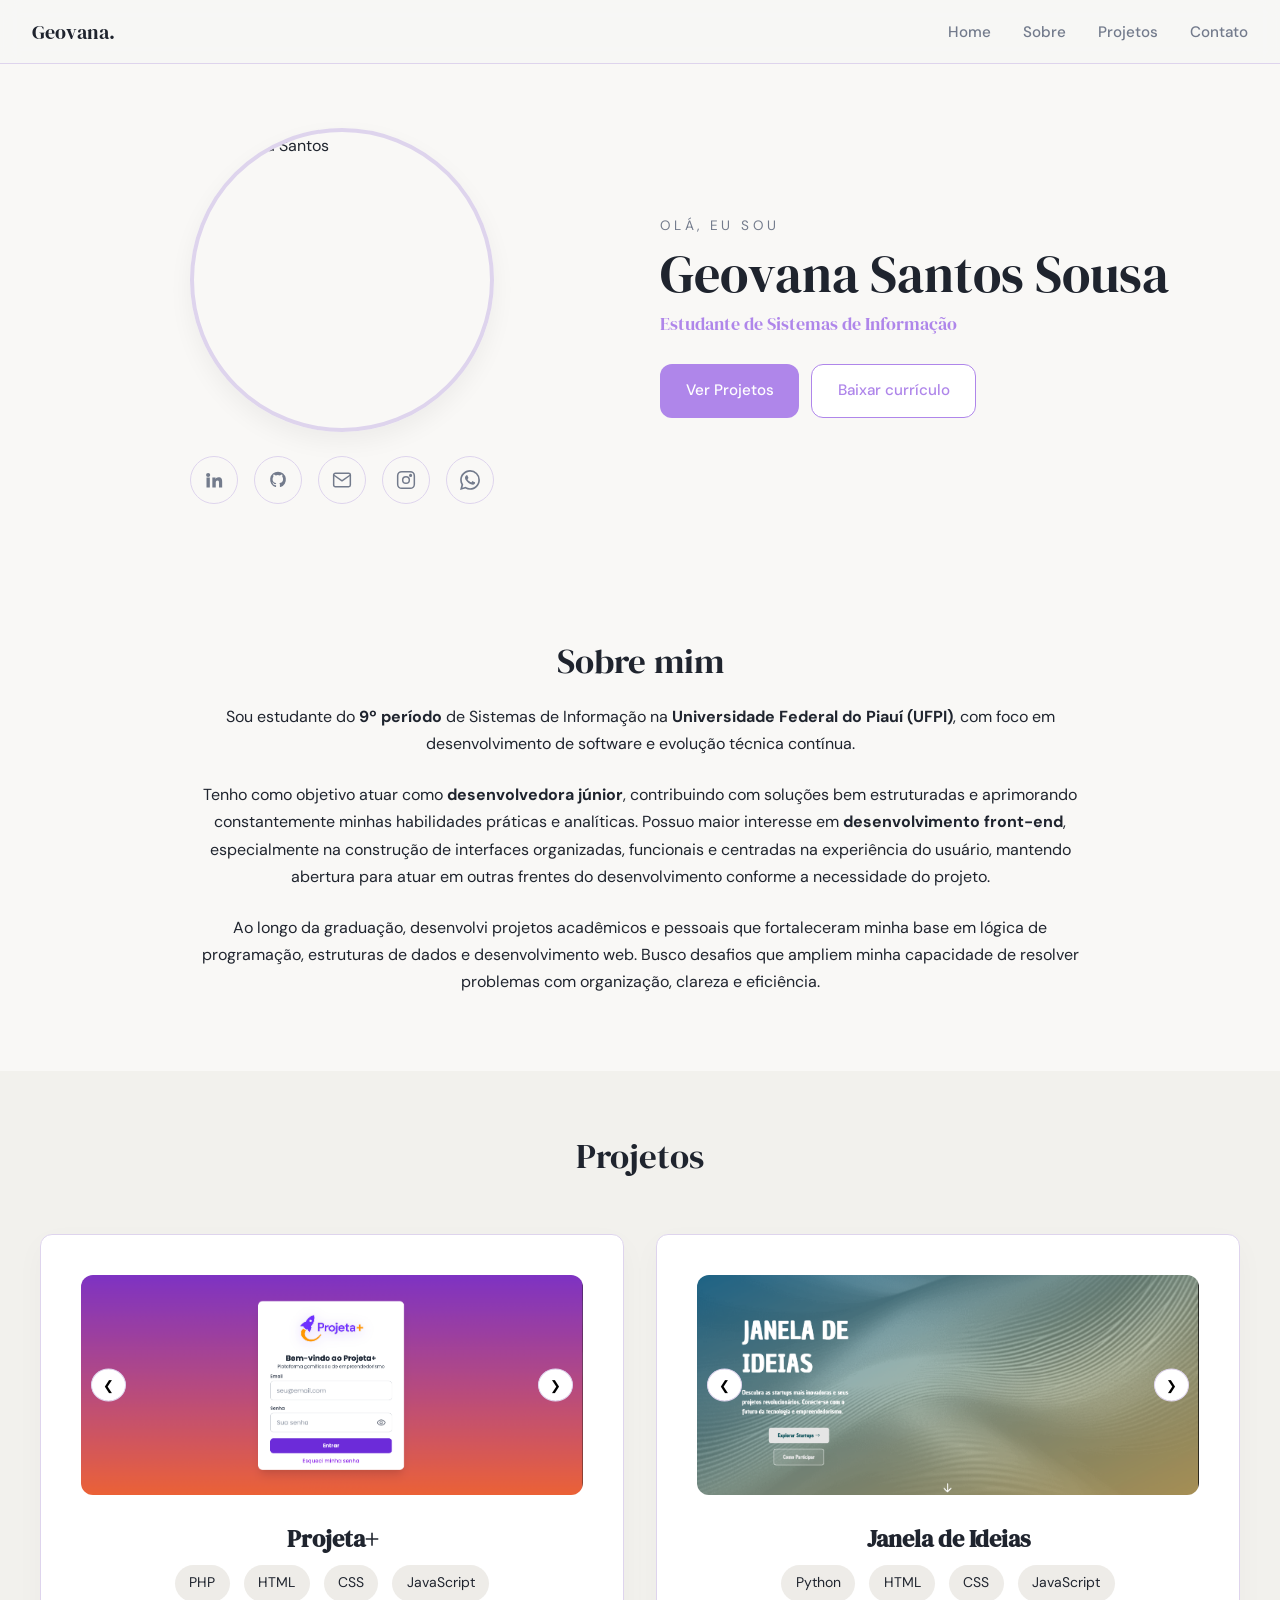
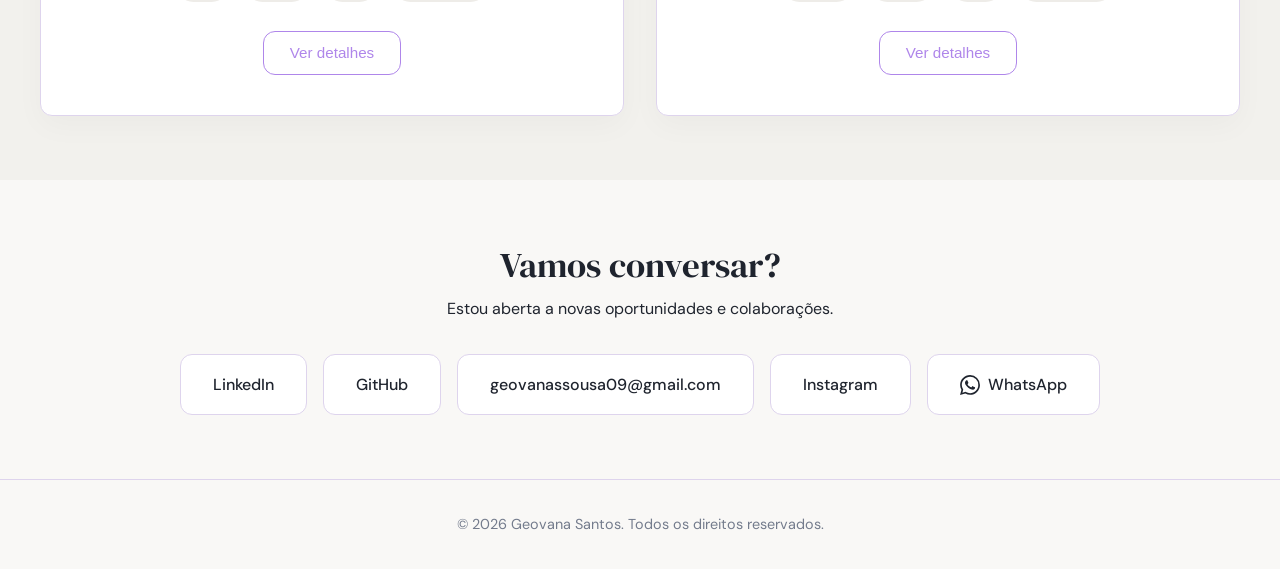
==== commit a0f197b2: "adicionando whatsapp e curriculo" ====
--- a/index.html
+++ b/index.html
@@ -30,24 +30,21 @@
       <img src="foto.jpg" alt="Geovana Santos" class="profile-img">
       <div class="social-icons animate-fade-in">
         <a href="https://www.linkedin.com/in/geovana-santos-sousa-30b496345" target="_blank" class="social-circle" title="LinkedIn">
-          <svg viewBox="0 0 24 24" fill="none" stroke="currentColor" stroke-width="1.8">
-            <rect x="3" y="3" width="18" height="18" rx="2"/>
-            <path d="M8 17V10"/>
-            <path d="M8 7V7.01"/>
-            <path d="M12 17v-4a3 3 0 0 1 6 0v4"/>
+          <svg viewBox="0 0 24 24" fill="currentColor" aria-hidden="true">
+            <path d="M4.98 3.5a2.5 2.5 0 1 0 0 5.001 2.5 2.5 0 0 0 0-5ZM3 9h4v12H3V9Zm7 0h3.8v1.7h.1c.5-.9 1.7-1.9 3.5-1.9 3.7 0 4.4 2.4 4.4 5.4V21H18v-5.3c0-1.3 0-3-1.8-3s-2.1 1.4-2.1 2.9V21H10V9Z"/>
           </svg>
         </a>
 
         <a href="https://github.com/geovanassousa" target="_blank" class="social-circle" title="GitHub">
+          <svg viewBox="0 0 24 24" fill="currentColor" aria-hidden="true">
+            <path d="M12 2a9.5 9.5 0 0 0-3 18.5c.5.1.7-.2.7-.5v-1.7c-2.8.6-3.4-1.4-3.4-1.4-.4-1-1-1.3-1-1.3-.8-.6.1-.6.1-.6.9.1 1.4 1 1.4 1 .8 1.4 2.1 1 2.6.8a2 2 0 0 1 .6-1.2c-2.2-.3-4.5-1.1-4.5-4.9 0-1 .4-1.9 1-2.6a3.5 3.5 0 0 1 .1-2.6s.8-.3 2.7 1a9.2 9.2 0 0 1 5 0c1.9-1.3 2.7-1 2.7-1a3.5 3.5 0 0 1 .1 2.6 3.7 3.7 0 0 1 1 2.6c0 3.8-2.3 4.6-4.5 4.9a2.3 2.3 0 0 1 .7 1.8v2.6c0 .3.2.6.7.5A9.5 9.5 0 0 0 12 2Z"/>
+          </svg>
+        </a>
+
+        <a href="mailto:geovanassousa09@gmail.com" class="social-circle" title="Email">
           <svg viewBox="0 0 24 24" fill="none" stroke="currentColor" stroke-width="1.8" stroke-linecap="round" stroke-linejoin="round">
-            <path d="M8 11L6 4l4 6M16 11l2-7-4 6M8 11q4 8 8 0"/>
-          </svg>
-        </a>
-
-        <a href="mailto:geovanassousa09@gmail.com" class="social-circle" title="Email">
-          <svg viewBox="0 0 24 24" fill="none" stroke="currentColor" stroke-width="1.8">
-            <path d="M4 4h16v16H4z"/>
-            <path d="M22 6l-10 7L2 6"/>
+            <rect x="2" y="4" width="20" height="16" rx="2"/>
+            <path d="m22 6-10 7L2 6"/>
           </svg>
         </a>
 
@@ -56,6 +53,12 @@
             <rect x="2" y="2" width="20" height="20" rx="5"/>
             <circle cx="12" cy="12" r="4"/>
             <circle cx="17.5" cy="6.5" r="1"/>
+          </svg>
+        </a>
+
+        <a href="https://wa.me/5589981111785?text=Olá%20Geovana%20vi%20seu%20portfólio" target="_blank" class="social-circle" title="WhatsApp">
+          <svg viewBox="0 0 24 24" fill="currentColor" aria-hidden="true">
+            <path d="M17.472 14.382c-.297-.149-1.758-.867-2.03-.967-.273-.099-.471-.148-.67.15-.197.297-.767.966-.94 1.164-.173.199-.347.223-.644.075-.297-.15-1.255-.463-2.39-1.475-.883-.788-1.48-1.761-1.653-2.059-.173-.297-.018-.458.13-.606.134-.133.298-.347.446-.52.149-.174.198-.298.298-.497.099-.198.05-.371-.025-.52-.075-.149-.669-1.612-.916-2.207-.242-.579-.487-.5-.669-.51-.173-.008-.371-.01-.57-.01-.198 0-.52.074-.792.372-.272.297-1.04 1.016-1.04 2.479 0 1.462 1.065 2.875 1.213 3.074.149.198 2.096 3.2 5.077 4.487.709.306 1.262.489 1.694.625.712.227 1.36.195 1.871.118.571-.085 1.758-.719 2.006-1.413.248-.694.248-1.289.173-1.413-.074-.124-.272-.198-.57-.347m-5.421 7.403h-.004a9.87 9.87 0 01-5.031-1.378l-.361-.214-3.741.982.998-3.648-.235-.374a9.86 9.86 0 01-1.51-5.26c.001-5.45 4.436-9.884 9.888-9.884 2.64 0 5.122 1.03 6.988 2.898a9.825 9.825 0 012.893 6.994c-.003 5.45-4.437 9.884-9.885 9.884m8.413-18.297A11.815 11.815 0 0012.05 0C5.495 0 .16 5.335.157 11.892c0 2.096.547 4.142 1.588 5.945L.057 24l6.305-1.654a11.882 11.882 0 005.683 1.448h.005c6.554 0 11.89-5.335 11.893-11.893a11.821 11.821 0 00-3.48-8.413z"/>
           </svg>
         </a>
       </div>
@@ -188,6 +191,13 @@
       <a href="https://www.instagram.com/geovanassousa_/" target="_blank" class="contact-btn">
         <span>Instagram</span>
       </a>
+
+      <a href="https://wa.me/5589981111785?text=Olá%20Geovana%20vi%20seu%20portfólio" target="_blank" class="contact-btn">
+        <svg class="contact-btn-icon" viewBox="0 0 24 24" fill="currentColor" aria-hidden="true">
+          <path d="M17.472 14.382c-.297-.149-1.758-.867-2.03-.967-.273-.099-.471-.148-.67.15-.197.297-.767.966-.94 1.164-.173.199-.347.223-.644.075-.297-.15-1.255-.463-2.39-1.475-.883-.788-1.48-1.761-1.653-2.059-.173-.297-.018-.458.13-.606.134-.133.298-.347.446-.52.149-.174.198-.298.298-.497.099-.198.05-.371-.025-.52-.075-.149-.669-1.612-.916-2.207-.242-.579-.487-.5-.669-.51-.173-.008-.371-.01-.57-.01-.198 0-.52.074-.792.372-.272.297-1.04 1.016-1.04 2.479 0 1.462 1.065 2.875 1.213 3.074.149.198 2.096 3.2 5.077 4.487.709.306 1.262.489 1.694.625.712.227 1.36.195 1.871.118.571-.085 1.758-.719 2.006-1.413.248-.694.248-1.289.173-1.413-.074-.124-.272-.198-.57-.347m-5.421 7.403h-.004a9.87 9.87 0 01-5.031-1.378l-.361-.214-3.741.982.998-3.648-.235-.374a9.86 9.86 0 01-1.51-5.26c.001-5.45 4.436-9.884 9.888-9.884 2.64 0 5.122 1.03 6.988 2.898a9.825 9.825 0 012.893 6.994c-.003 5.45-4.437 9.884-9.885 9.884m8.413-18.297A11.815 11.815 0 0012.05 0C5.495 0 .16 5.335.157 11.892c0 2.096.547 4.142 1.588 5.945L.057 24l6.305-1.654a11.882 11.882 0 005.683 1.448h.005c6.554 0 11.89-5.335 11.893-11.893a11.821 11.821 0 00-3.48-8.413z"/>
+        </svg>
+        <span>WhatsApp</span>
+      </a>
     </div>
   </section>
 
--- a/style.css
+++ b/style.css
@@ -10,6 +10,12 @@
 
 html {
   scroll-behavior: smooth;
+}
+
+html,
+body {
+  max-width: 100%;
+  overflow-x: hidden;
 }
 
 * {
@@ -69,12 +75,15 @@
   font-weight: 400;
   letter-spacing: 0;
   font-size: 1.25rem;
+  flex-shrink: 0;
 }
 
 .navbar ul {
   display: flex;
   list-style: none;
   gap: 2rem;
+  flex-shrink: 1;
+  min-width: 0;
 }
 
 .navbar a {
@@ -83,6 +92,7 @@
   font-weight: 500;
   font-size: 0.95rem;
   transition: color 0.2s ease;
+  white-space: nowrap;
 }
 
 .navbar a:hover {
@@ -552,6 +562,9 @@
 }
 
 .contact-btn {
+  display: inline-flex;
+  align-items: center;
+  gap: 0.5rem;
   padding: 1rem 2rem;
   border: 1px solid var(--border);
   border-radius: 0.75rem;
@@ -562,6 +575,12 @@
   font-weight: 500;
 }
 
+.contact-btn-icon {
+  width: 1.25rem;
+  height: 1.25rem;
+  flex-shrink: 0;
+}
+
 .contact-btn:hover {
   background: var(--primary);
   color: white;
@@ -578,17 +597,173 @@
 }
 
 /* RESPONSIVO */
+/* Tablet e iPad (incl. landscape): remove altura cheia das seções para não ficar espaço enorme entre Sobre mim, Projetos e Vamos conversar */
+@media (max-width: 1400px) {
+  .hero {
+    min-height: auto;
+    padding: 8rem 1.5rem 4rem 1.5rem;
+  }
+
+  .section {
+    min-height: auto;
+    padding: 4rem 1.5rem 4rem 1.5rem;
+  }
+
+  #projetos {
+    padding: 4rem 1.5rem 4rem 1.5rem;
+  }
+
+  .contato {
+    padding: 3.5rem 1.5rem 4rem 1.5rem;
+  }
+}
+
+/* Navbar responsiva: evita cortar "Contato" e sobreposição */
 @media (max-width: 900px) {
+  .navbar {
+    padding: 0 1.25rem;
+  }
+
+  .navbar ul {
+    gap: 1.25rem;
+  }
+
+  .navbar a {
+    font-size: 0.9rem;
+  }
+
+  .logo {
+    font-size: 1.1rem;
+  }
+}
+
+@media (max-width: 700px) {
+  .navbar {
+    padding: 0 1rem;
+  }
+
+  .navbar ul {
+    gap: 0.75rem;
+  }
+
+  .navbar a {
+    font-size: 0.82rem;
+  }
+
+  .logo {
+    font-size: 1rem;
+  }
+}
+
+@media (max-width: 500px) {
+  .navbar {
+    padding: 0 0.75rem;
+  }
+
+  .navbar ul {
+    gap: 0.5rem;
+  }
+
+  .navbar a {
+    font-size: 0.75rem;
+  }
+
+  .logo {
+    font-size: 0.95rem;
+  }
+}
+
+/* Hero e conteúdo responsivo */
+@media (max-width: 900px) {
+  /* Hero em coluna única, sem esticar: ícones e nome ficam perto */
   .hero {
     grid-template-columns: 1fr;
     text-align: center;
+    padding: 7rem 0.75rem 3.5rem 0.75rem;
+    gap: 0.75rem;
+    min-height: auto;
+    align-items: center;
+  }
+
+  .hero-left {
+    width: 100%;
   }
 
   .profile-img {
-    margin: 0 auto 2rem auto;
+    width: 13rem;
+    height: 13rem;
+    margin: 0 auto 1.25rem auto;
   }
 
   .hero-right h1 {
-    font-size: 2.5rem;
+    font-size: 1.85rem;
+  }
+
+  .hero-right h2 {
+    font-size: 0.95rem;
+  }
+
+  .social-icons {
+    justify-content: center;
+  }
+
+  .hero-buttons {
+    justify-content: center;
+  }
+
+  /* Seções centralizadas e sem ocupar a tela inteira no mobile */
+  .section {
+    max-width: 430px;
+    padding: 4rem 0.75rem 3.5rem 0.75rem;
+    min-height: auto;
+  }
+
+  #projetos {
+    padding: 4rem 0.75rem 4rem 0.75rem;
+  }
+
+  .projects-grid {
+    max-width: 430px;
+    margin: 2.25rem auto 0 auto;
+    grid-template-columns: 1fr;
+  }
+
+  #sobre p {
+    max-width: 100%;
+  }
+
+  .section h2 {
+    font-size: 1.45rem;
+  }
+
+  #sobre p,
+  .project-card p,
+  .contato p {
+    font-size: 0.9rem;
+  }
+}
+
+@media (max-width: 500px) {
+  .hero {
+    padding: 7rem 0.75rem 3rem 0.75rem;
+  }
+
+  .profile-img {
+    width: 11rem;
+    height: 11rem;
+  }
+
+  .hero-right h1 {
+    font-size: 1.75rem;
+  }
+
+  .social-circle {
+    width: 42px;
+    height: 42px;
+  }
+
+  .social-circle svg {
+    width: 18px;
+    height: 18px;
   }
 }
